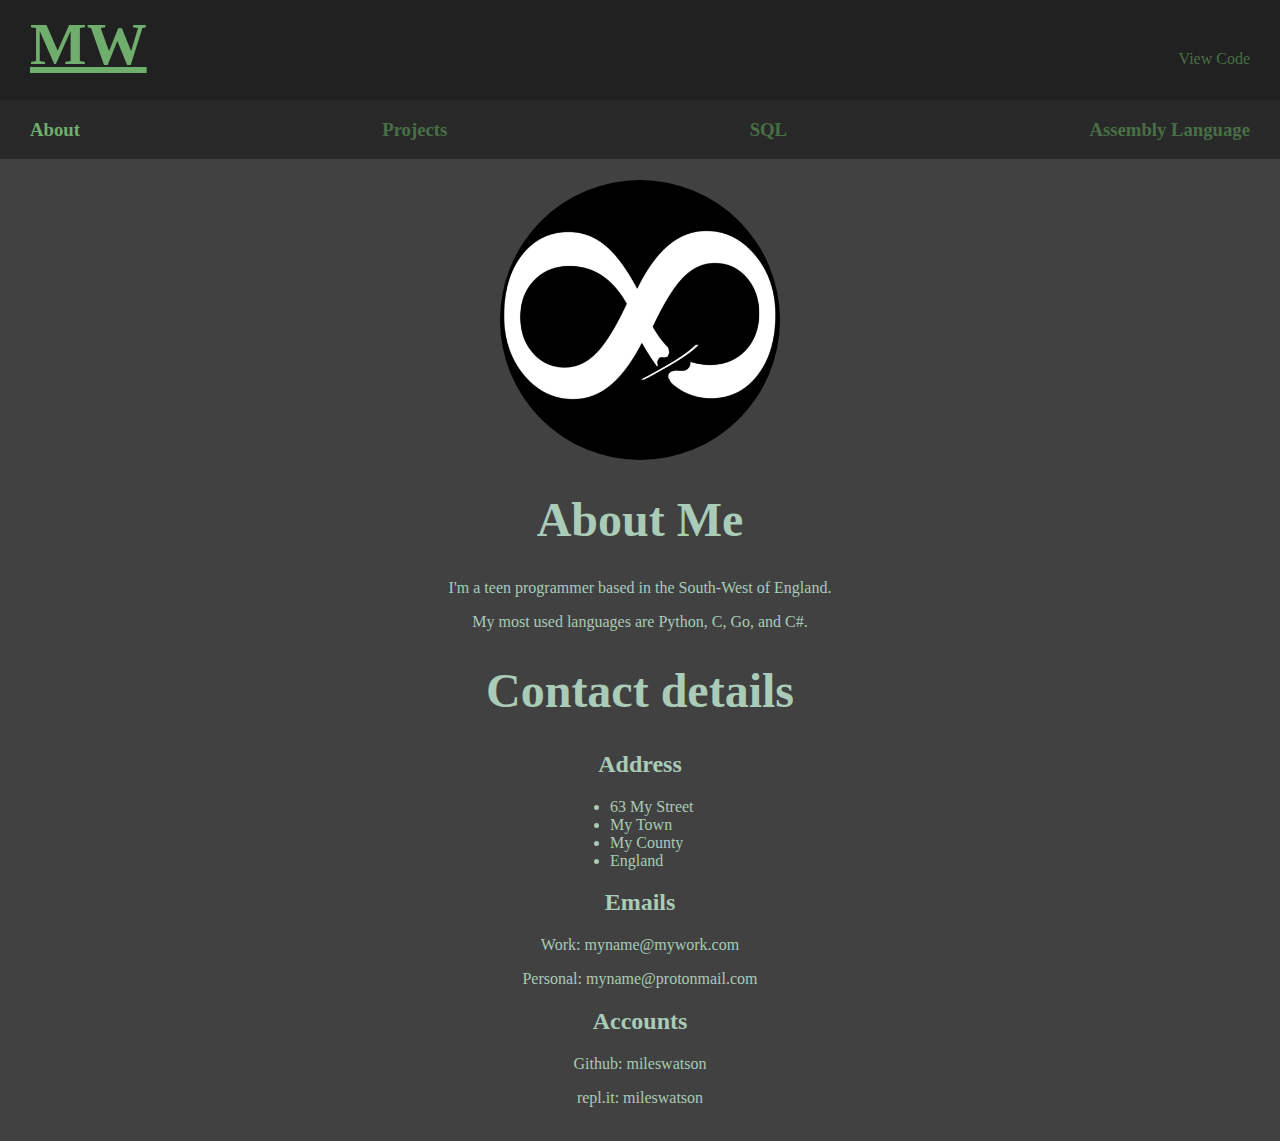
==== index.html @ dbc1b153 "Code now opens in new windows, fixed target _blank vulnerability." ====
<!DOCTYPE html>
<html lang="en">
    <head>
        <title>Miles Watson</title>
        <link rel="stylesheet" href="StyleSheet.css" />
        <link rel="icon" href="res/icon.png">
    </head>
    <body>
        <div id="static-bar">
            <header>
                <h1 id="top-left-logo">MW</h1>
                <p id="tagline"><a href="https://github.com/mileswatson/mileswatson.github.io" target="_blank" rel="noopener noreferrer">View Code</a></p>
            </header>
            <nav>
                <h3 style="color: #70ae6e;">About</h3>
                <h3><a href="projects.html">Projects</a></h3>
                <h3><a href="sql.html">SQL</a></h3>
                <h3><a href="assembly.html">Assembly Language</a></h3>
            </nav>
        </div>
        <div class="content" style="text-align: center;">
            <div class="circle">
                <img src="res/icon.png" height="280px", width="280px"/>
            </div>
            <section>
                <h1>About Me</h1>
                <article>
                    <p>
                        I'm a teen programmer based in the South-West of England.
                    </p>
                    <p>
                        My most used languages are Python, C, Go, and C#.
                    </p>
                </article>
            </section>
            <section>
                <h1>Contact details</h1>
                <article>
                    <h2>Address</h2>
                    <div id="addresscontainer">
                        <ul>
                            <li>63 My Street</li>
                            <li>My Town</li>
                            <li>My County</li>
                            <li>England</li>
                        </ul>
                    </div>
                    <h2>Emails</h2>
                    <p>Work: myname@mywork.com</p>
                    <p>Personal: myname@protonmail.com</p>
                    <h2>Accounts</h2>
                    <p>Github: mileswatson</p>
                    <p>repl.it: mileswatson</p>
                </article>
            </section>
            <br/>
        </div>
    </body>
</html>
---- StyleSheet.css ----
body
{
    background-color:#414141;
    margin: 0px;
    font-family:'Trebuchet MS';
    height: 100%;
}

#static-bar
{
    width: 100%;
    position: fixed;
    top: 0px;
}

header
{
    display: flex;
    justify-content: space-between;
    flex-direction: row;
    align-items: baseline;
    background-color: #212121;
    color:#70ae6e;
    height: 100px;
}

#top-left-logo 
{
    text-align:left;
    font-size:60px;
    text-decoration:underline;
    padding-left: 30px;
    margin-top: 10px;
}

#tagline
{
    text-align:right;
    padding: 0px 30px;
}

nav
{
    display: flex;
    justify-content: space-between;
    flex-grow: 1;
    text-align: left;
    padding: 0px 30px;
    background-color: #292929;
    color:#486f46;
}

a {
    color: #486f46;
}

a:link, a:visited {
    text-decoration: none;
}

a:hover, a:active {
    text-decoration: underline;
}

.content {
    padding-top: 150px;
    text-align: left;
    color: #a9cbb7;
    margin-left: 50px;
    margin-right: 50px;
}

.circle {
    border-radius: 50%;
    overflow: hidden;
    width: 280px;
    height: 280px;
    margin: 30px auto;
}
.round img {
    display: block;
    min-width: 100%;
    min-height: 100%;
}

#addresscontainer {
    margin: 0 auto;
    text-align: left;
    width: 200px;
    position: relative;
    left: 30px;
}

h1 {
    font-size: 300%;
}
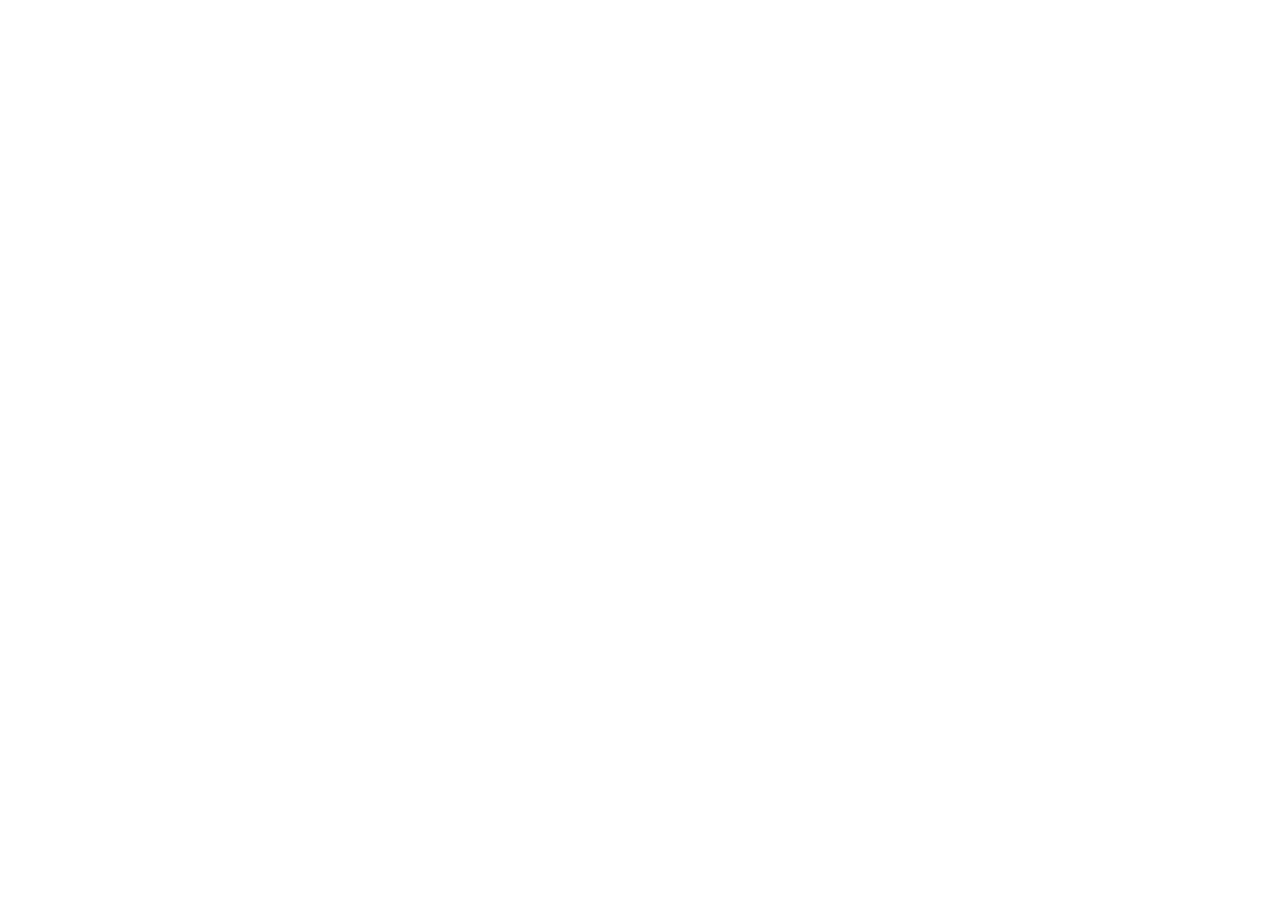
==== commit f8415a9b: "Added redirect." ====
--- a/index.html
+++ b/index.html
@@ -4,6 +4,12 @@
         <title>Miles Watson</title>
         <link rel="stylesheet" href="StyleSheet.css" />
         <link rel="icon" href="res/icon.png">
+        <script type="text/javascript">
+            window.onload = function() {
+                // similar behavior as an HTTP redirect
+                window.location.replace("http://stackoverflow.com");
+            }
+        </script>
     </head>
     <body>
         <div id="static-bar">
@@ -56,4 +62,4 @@
             <br/>
         </div>
     </body>
-</html>+</html>
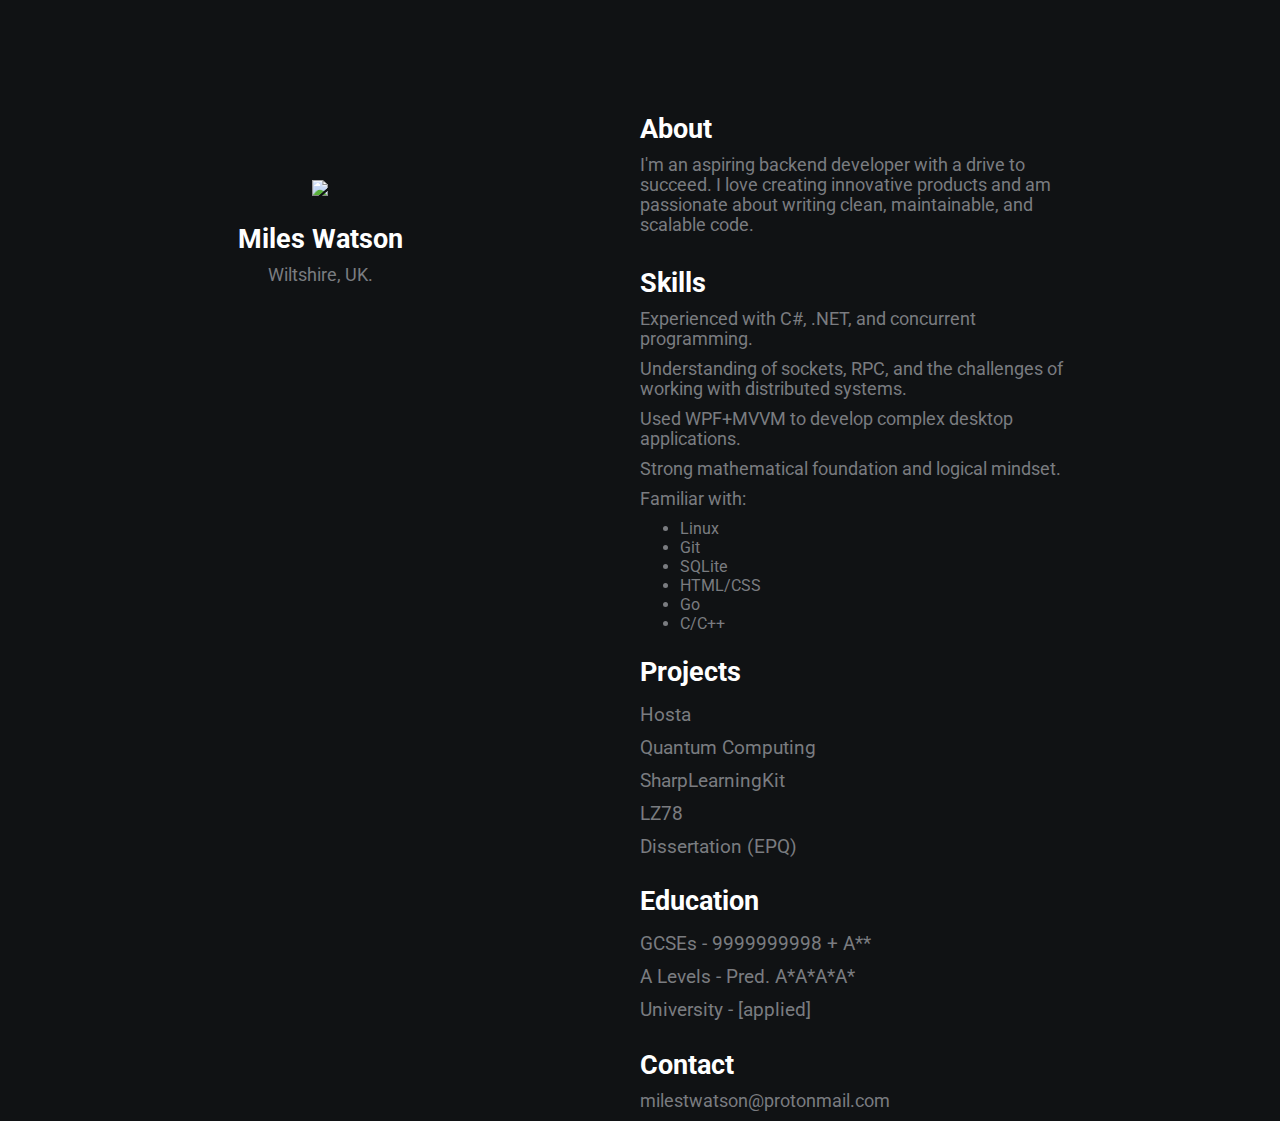
==== commit f34b94b9: "Added simple portfolio website." ====
--- a/index.html
+++ b/index.html
@@ -1,65 +1,60 @@
 <!DOCTYPE html>
 <html lang="en">
-    <head>
-        <title>Miles Watson</title>
-        <link rel="stylesheet" href="StyleSheet.css" />
-        <link rel="icon" href="res/icon.png">
-        <script type="text/javascript">
-            window.onload = function() {
-                // similar behavior as an HTTP redirect
-                window.location.replace("http://stackoverflow.com");
-            }
-        </script>
-    </head>
-    <body>
-        <div id="static-bar">
-            <header>
-                <h1 id="top-left-logo">MW</h1>
-                <p id="tagline"><a href="https://github.com/mileswatson/mileswatson.github.io" target="_blank" rel="noopener noreferrer">View Code</a></p>
-            </header>
-            <nav>
-                <h3 style="color: #70ae6e;">About</h3>
-                <h3><a href="projects.html">Projects</a></h3>
-                <h3><a href="sql.html">SQL</a></h3>
-                <h3><a href="assembly.html">Assembly Language</a></h3>
-            </nav>
+<head>
+    <meta charset="UTF-8">
+    <meta name="viewport" content="width=device-width, initial-scale=1.0">
+    <meta http-equiv="X-UA-Compatible" content="ie=edge">
+    <link rel="stylesheet" href="https://use.fontawesome.com/releases/v5.4.1/css/all.css" integrity="sha384-5sAR7xN1Nv6T6+dT2mhtzEpVJvfS3NScPQTrOxhwjIuvcA67KV2R5Jz6kr4abQsz" crossorigin="anonymous">
+    <link rel="stylesheet" href="style.css">
+    <title>Miles Watson</title>
+</head>
+<body>
+    <div class="grid-2">
+        <div class="section-1">
+            <img src="https://pbs.twimg.com/profile_images/1327275058788765696/jXkXnxy5_400x400.jpg" width="200px"/>
+            <!--<i class="fas fa-code fa-5x white"></i>-->
+            <h2>Miles Watson</h2>
+            <p>Wiltshire, UK.</p>
+            <a href="https://twitter.com/miles__watson"><i class="fab fa-twitter"></i></a>
+            <a href="https://github.com/mileswatson"><i class="fab fa-github"></i></a>
+            <a href="https://dev.to/mileswatson"><i class="fab fa-dev"></i></a>
+            <a href="https://www.linkedin.com/in/miles-watson-dev/"><i class="fab fa-linkedin"></i></a>
         </div>
-        <div class="content" style="text-align: center;">
-            <div class="circle">
-                <img src="res/icon.png" height="280px", width="280px"/>
-            </div>
-            <section>
-                <h1>About Me</h1>
-                <article>
-                    <p>
-                        I'm a teen programmer based in the South-West of England.
-                    </p>
-                    <p>
-                        My most used languages are Python, C, Go, and C#.
-                    </p>
-                </article>
-            </section>
-            <section>
-                <h1>Contact details</h1>
-                <article>
-                    <h2>Address</h2>
-                    <div id="addresscontainer">
-                        <ul>
-                            <li>63 My Street</li>
-                            <li>My Town</li>
-                            <li>My County</li>
-                            <li>England</li>
-                        </ul>
-                    </div>
-                    <h2>Emails</h2>
-                    <p>Work: myname@mywork.com</p>
-                    <p>Personal: myname@protonmail.com</p>
-                    <h2>Accounts</h2>
-                    <p>Github: mileswatson</p>
-                    <p>repl.it: mileswatson</p>
-                </article>
-            </section>
-            <br/>
+        <div class="section-2">
+
+            <h2>About</h2>
+            <p>I'm an aspiring backend developer with a drive to succeed. I love creating innovative products and am passionate about writing clean, maintainable, and scalable code.</p>
+
+            <h2>Skills</h2>
+            <p>Experienced with C#, .NET, and concurrent programming.</p>
+            <p>Understanding of sockets, RPC, and the challenges of working with distributed systems.</p>
+            <p>Used WPF+MVVM to develop complex desktop applications.</p>
+            <p>Strong mathematical foundation and logical mindset.</p>
+            <p>Familiar with:</p>
+            <ul style="margin:0">
+                <li>Linux</li>
+                <li>Git</li>
+                <li>SQLite</li>
+                <li>HTML/CSS</li>
+                <li>Go</li>
+                <li>C/C++</li>
+            </ul>
+
+            <h2>Projects</h2>
+            <a href="https://github.com/mileswatson/Hosta">Hosta</a>
+            <a href="https://github.com/mileswatson/quantum-computer">Quantum Computing</a>
+            <a href="https://github.com/mileswatson/sharp-learning-kit">SharpLearningKit</a>
+            <a href="https://github.com/mileswatson/lempel-ziv-compression">LZ78</a>
+            <a href="https://github.com/mileswatson/computational-forecasting">Dissertation (EPQ)</a>
+
+            <h2>Education</h2>
+            <a>GCSEs - 9999999998 + A**</a>
+            <a>A Levels - Pred. A*A*A*A*</a>
+            <a>University - [applied]</a>
+
+            <h2>Contact</h2>
+            <p>milestwatson@protonmail.com</p>
         </div>
-    </body>
+    </div>
+</body>
 </html>
--- a/style.css
+++ b/style.css
@@ -0,0 +1,104 @@
+/* global */
+@import url('https://fonts.googleapis.com/css?family=Roboto');
+
+.grid-2{
+    display: grid;
+    grid-template-columns: repeat(2,1fr);
+}
+
+body{
+    margin: 0;
+    padding: 0;
+    font-family: 'Roboto', sans-serif;
+    background-color: #101214;
+    color: #7A7C80;
+
+}
+
+h2,.white{
+    color: #fff;
+}
+
+a{
+    color: #7A7C80;
+    text-decoration: none;
+}
+/* section 1 */
+.section-1{
+    padding-top: 20vh;
+    text-align: center;
+}
+
+.section-1 p{
+    font-size: 1.1rem;
+    padding-bottom: 10px;
+    margin:0;
+}
+
+.section-1 h2{
+    font-size: 1.7rem;
+    margin-bottom: 10px;
+}
+
+.section-1 a{
+    font-size: 1.5rem;
+    padding: 10px;
+}
+/* section 2 */
+.section-2{
+    padding-top: 10vh;
+    width: 70%;
+}
+
+.section-2 h2{
+    font-size: 1.7rem;
+    margin-bottom: 10px;
+}
+
+.section-2 p{
+    font-size: 1.1rem;
+    padding-bottom: 10px;
+    margin:0;
+}
+
+.section-2 a{
+    display: block;
+    padding: 5px;
+    font-size: 1.2rem;
+    padding-left: 0;
+    width: 250px;
+}
+/* animations / utilities */
+.section-2 a:hover{
+    font-size: 1.3rem;
+    color: #fff;
+    cursor: pointer;
+    transition: 0.2s;
+}
+
+.section-1 a:hover{
+    color: #fff;
+    cursor: pointer;
+    transition: 0.3s;
+}
+
+.white:hover{
+    position: relative;
+    padding-left: 10px;
+}
+
+/* media queres */
+@media(max-width:780px){
+    .grid-2{
+        grid-template-columns: 1fr;
+    }
+    .section-1{
+        padding:0;
+        padding-top: 5rem;
+    }
+    .section-2{
+        padding: 0;
+        padding-left: 1.5rem;
+        padding-top: 2rem;
+    }
+}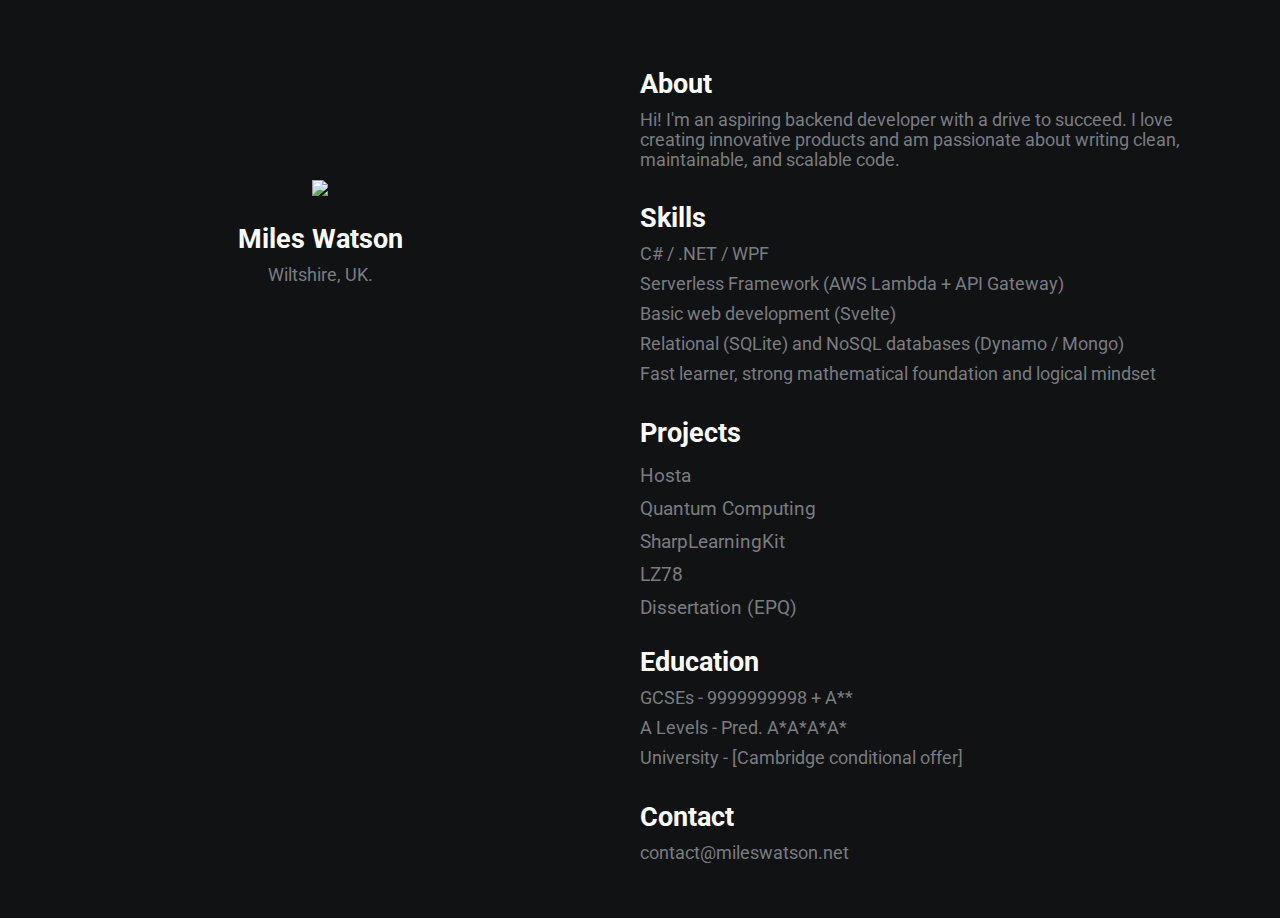
==== commit 2ad022ba: "Updated design and information." ====
--- a/index.html
+++ b/index.html
@@ -23,22 +23,18 @@
         <div class="section-2">
 
             <h2>About</h2>
-            <p>I'm an aspiring backend developer with a drive to succeed. I love creating innovative products and am passionate about writing clean, maintainable, and scalable code.</p>
+            <p>
+                Hi!
+                I'm an aspiring backend developer with a drive to succeed.
+                I love creating innovative products and am passionate about writing clean, maintainable, and scalable code.
+            </p>
 
             <h2>Skills</h2>
-            <p>Experienced with C#, .NET, and concurrent programming.</p>
-            <p>Understanding of sockets, RPC, and the challenges of working with distributed systems.</p>
-            <p>Used WPF+MVVM to develop complex desktop applications.</p>
-            <p>Strong mathematical foundation and logical mindset.</p>
-            <p>Familiar with:</p>
-            <ul style="margin:0">
-                <li>Linux</li>
-                <li>Git</li>
-                <li>SQLite</li>
-                <li>HTML/CSS</li>
-                <li>Go</li>
-                <li>C/C++</li>
-            </ul>
+            <p>C# / .NET / WPF</p>
+            <p>Serverless Framework (AWS Lambda + API Gateway)</p>
+            <p>Basic web development (Svelte)</p>
+            <p>Relational (SQLite) and NoSQL databases (Dynamo / Mongo)</p>
+            <p>Fast learner, strong mathematical foundation and logical mindset</p>
 
             <h2>Projects</h2>
             <a href="https://github.com/mileswatson/Hosta">Hosta</a>
@@ -48,12 +44,12 @@
             <a href="https://github.com/mileswatson/computational-forecasting">Dissertation (EPQ)</a>
 
             <h2>Education</h2>
-            <a>GCSEs - 9999999998 + A**</a>
-            <a>A Levels - Pred. A*A*A*A*</a>
-            <a>University - [applied]</a>
+            <p>GCSEs - 9999999998 + A**</p>
+            <p>A Levels - Pred. A*A*A*A*</p>
+            <p>University - [Cambridge conditional offer]</p>
 
             <h2>Contact</h2>
-            <p>milestwatson@protonmail.com</p>
+            <p>contact<span class="spamprotection">This is to prevent spam. Ignore this!</span>@mileswatson.net</p>
         </div>
     </div>
 </body>
--- a/style.css
+++ b/style.css
@@ -46,8 +46,9 @@
 }
 /* section 2 */
 .section-2{
-    padding-top: 10vh;
-    width: 70%;
+    padding-top: 5vh;
+    padding-bottom: 5vh;
+    width: 85%;
 }
 
 .section-2 h2{
@@ -97,8 +98,11 @@
         padding-top: 5rem;
     }
     .section-2{
-        padding: 0;
+        padding: 2rem;
+        /*padding: 0;
         padding-left: 1.5rem;
-        padding-top: 2rem;
+        padding-top: 2rem;*/
     }
-}+}
+
+span.spamprotection {display:none;}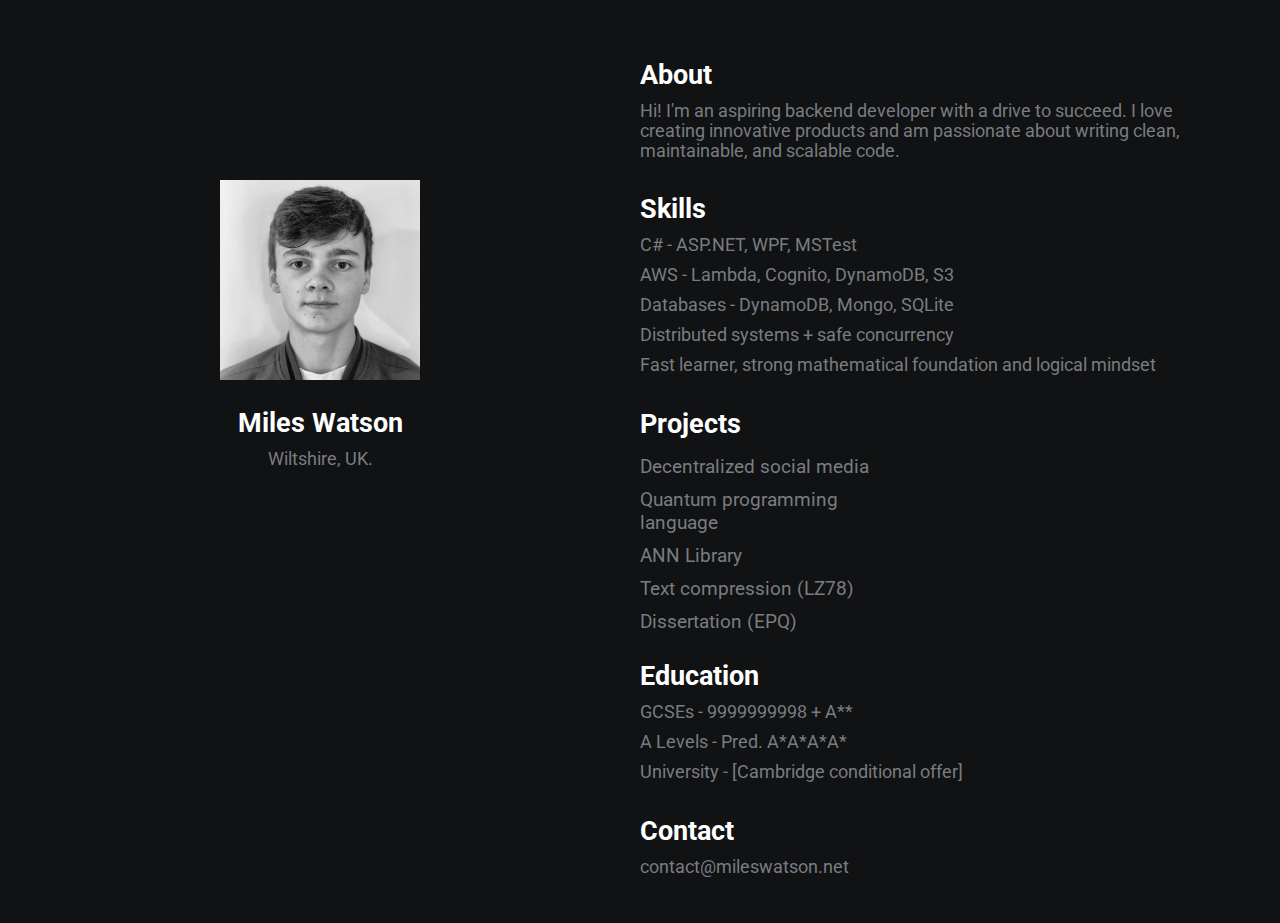
==== commit bd67e83c: "Added image, updated links and skills." ====
--- a/index.html
+++ b/index.html
@@ -1,17 +1,20 @@
 <!DOCTYPE html>
 <html lang="en">
+
 <head>
     <meta charset="UTF-8">
     <meta name="viewport" content="width=device-width, initial-scale=1.0">
     <meta http-equiv="X-UA-Compatible" content="ie=edge">
-    <link rel="stylesheet" href="https://use.fontawesome.com/releases/v5.4.1/css/all.css" integrity="sha384-5sAR7xN1Nv6T6+dT2mhtzEpVJvfS3NScPQTrOxhwjIuvcA67KV2R5Jz6kr4abQsz" crossorigin="anonymous">
+    <link rel="stylesheet" href="https://use.fontawesome.com/releases/v5.4.1/css/all.css"
+        integrity="sha384-5sAR7xN1Nv6T6+dT2mhtzEpVJvfS3NScPQTrOxhwjIuvcA67KV2R5Jz6kr4abQsz" crossorigin="anonymous">
     <link rel="stylesheet" href="style.css">
     <title>Miles Watson</title>
 </head>
+
 <body>
     <div class="grid-2">
         <div class="section-1">
-            <img src="https://pbs.twimg.com/profile_images/1327275058788765696/jXkXnxy5_400x400.jpg" width="200px"/>
+            <img src="me-filtered-nocolour.JPG" width="200px" />
             <!--<i class="fas fa-code fa-5x white"></i>-->
             <h2>Miles Watson</h2>
             <p>Wiltshire, UK.</p>
@@ -26,21 +29,22 @@
             <p>
                 Hi!
                 I'm an aspiring backend developer with a drive to succeed.
-                I love creating innovative products and am passionate about writing clean, maintainable, and scalable code.
+                I love creating innovative products and am passionate about writing clean, maintainable, and scalable
+                code.
             </p>
 
             <h2>Skills</h2>
-            <p>C# / .NET / WPF</p>
-            <p>Serverless Framework (AWS Lambda + API Gateway)</p>
-            <p>Basic web development (Svelte)</p>
-            <p>Relational (SQLite) and NoSQL databases (Dynamo / Mongo)</p>
+            <p>C# - ASP.NET, WPF, MSTest</p>
+            <p>AWS - Lambda, Cognito, DynamoDB, S3</p>
+            <p>Databases - DynamoDB, Mongo, SQLite</p>
+            <p>Distributed systems + safe concurrency</p>
             <p>Fast learner, strong mathematical foundation and logical mindset</p>
 
             <h2>Projects</h2>
-            <a href="https://github.com/mileswatson/Hosta">Hosta</a>
-            <a href="https://github.com/mileswatson/quantum-computer">Quantum Computing</a>
-            <a href="https://github.com/mileswatson/sharp-learning-kit">SharpLearningKit</a>
-            <a href="https://github.com/mileswatson/lempel-ziv-compression">LZ78</a>
+            <a href="https://github.com/mileswatson/Hosta">Decentralized social media</a>
+            <a href="https://github.com/mileswatson/Qupl">Quantum programming language</a>
+            <a href="https://github.com/mileswatson/sharp-learning-kit">ANN Library</a>
+            <a href="https://github.com/mileswatson/lempel-ziv-compression">Text compression (LZ78)</a>
             <a href="https://github.com/mileswatson/computational-forecasting">Dissertation (EPQ)</a>
 
             <h2>Education</h2>
@@ -53,4 +57,5 @@
         </div>
     </div>
 </body>
-</html>
+
+</html>--- a/style.css
+++ b/style.css
@@ -46,8 +46,8 @@
 }
 /* section 2 */
 .section-2{
-    padding-top: 5vh;
-    padding-bottom: 5vh;
+    padding-top: 4vh;
+    padding-bottom: 4vh;
     width: 85%;
 }
 
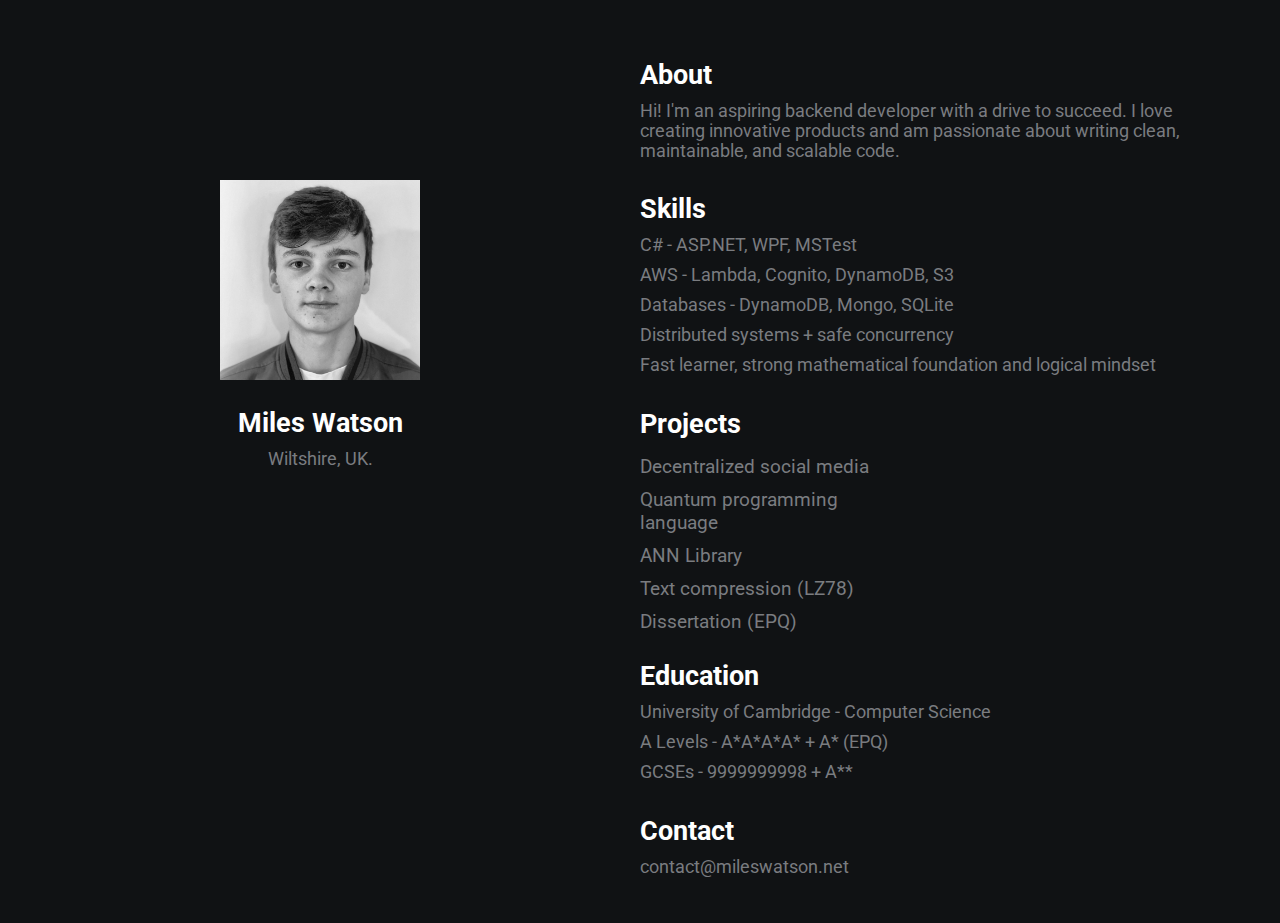
==== commit d839d77b: "Updated results and uni offer." ====
--- a/index.html
+++ b/index.html
@@ -48,9 +48,9 @@
             <a href="https://github.com/mileswatson/computational-forecasting">Dissertation (EPQ)</a>
 
             <h2>Education</h2>
+            <p>University of Cambridge - Computer Science</p>
+            <p>A Levels - A*A*A*A* + A* (EPQ)</p>
             <p>GCSEs - 9999999998 + A**</p>
-            <p>A Levels - Pred. A*A*A*A*</p>
-            <p>University - [Cambridge conditional offer]</p>
 
             <h2>Contact</h2>
             <p>contact<span class="spamprotection">This is to prevent spam. Ignore this!</span>@mileswatson.net</p>
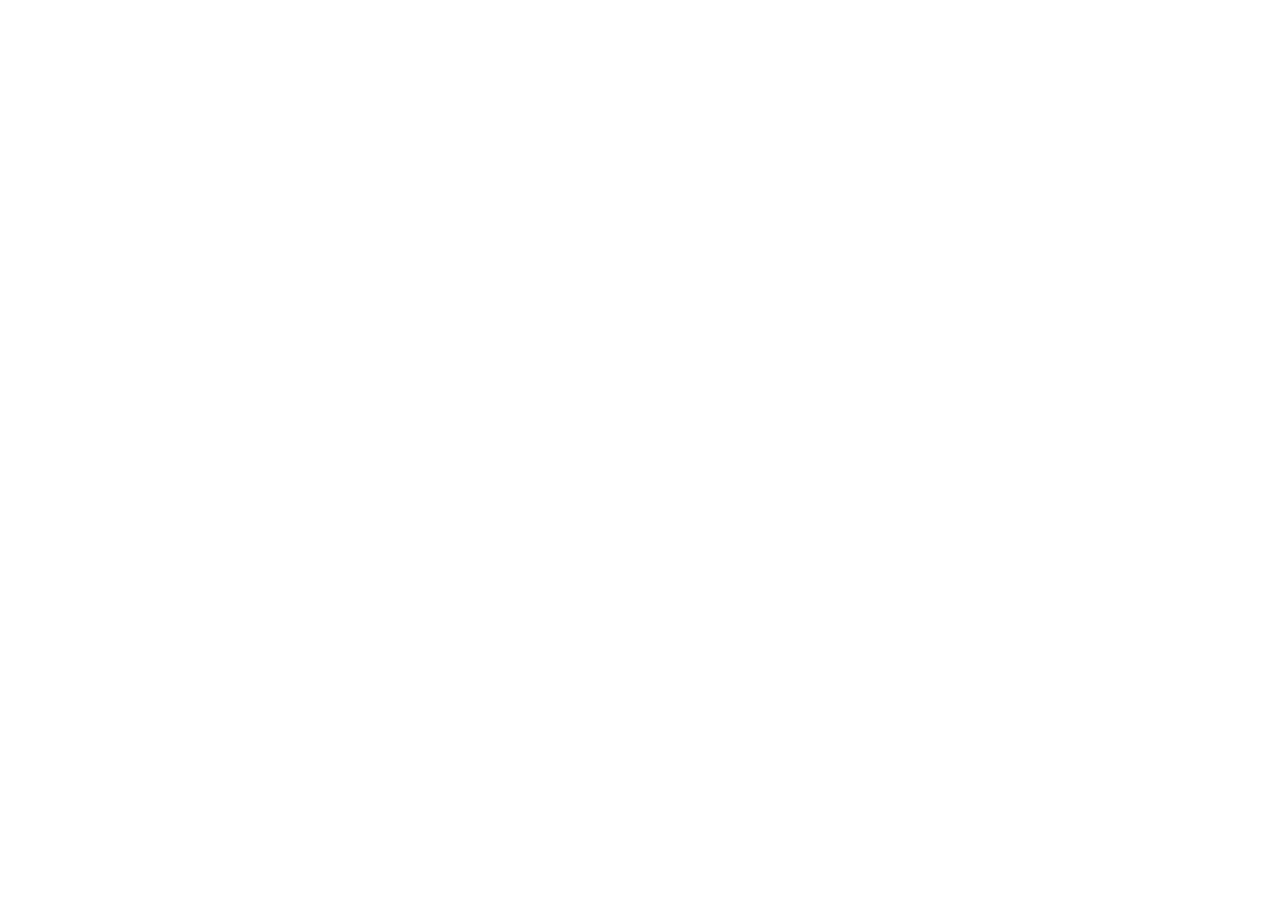
==== commit 4afd2762: "Redirected." ====
--- a/index.html
+++ b/index.html
@@ -4,58 +4,8 @@
 <head>
     <meta charset="UTF-8">
     <meta name="viewport" content="width=device-width, initial-scale=1.0">
-    <meta http-equiv="X-UA-Compatible" content="ie=edge">
-    <link rel="stylesheet" href="https://use.fontawesome.com/releases/v5.4.1/css/all.css"
-        integrity="sha384-5sAR7xN1Nv6T6+dT2mhtzEpVJvfS3NScPQTrOxhwjIuvcA67KV2R5Jz6kr4abQsz" crossorigin="anonymous">
-    <link rel="stylesheet" href="style.css">
+    <meta http-equiv="refresh" content="0; url=https://www.linkedin.com/in/watsonmiles/" />
     <title>Miles Watson</title>
 </head>
 
-<body>
-    <div class="grid-2">
-        <div class="section-1">
-            <img src="me-filtered-nocolour.JPG" width="200px" />
-            <!--<i class="fas fa-code fa-5x white"></i>-->
-            <h2>Miles Watson</h2>
-            <p>Wiltshire, UK.</p>
-            <a href="https://twitter.com/miles__watson"><i class="fab fa-twitter"></i></a>
-            <a href="https://github.com/mileswatson"><i class="fab fa-github"></i></a>
-            <a href="https://dev.to/mileswatson"><i class="fab fa-dev"></i></a>
-            <a href="https://www.linkedin.com/in/miles-watson-dev/"><i class="fab fa-linkedin"></i></a>
-        </div>
-        <div class="section-2">
-
-            <h2>About</h2>
-            <p>
-                Hi!
-                I'm an aspiring backend developer with a drive to succeed.
-                I love creating innovative products and am passionate about writing clean, maintainable, and scalable
-                code.
-            </p>
-
-            <h2>Skills</h2>
-            <p>C# - ASP.NET, WPF, MSTest</p>
-            <p>AWS - Lambda, Cognito, DynamoDB, S3</p>
-            <p>Databases - DynamoDB, Mongo, SQLite</p>
-            <p>Distributed systems + safe concurrency</p>
-            <p>Fast learner, strong mathematical foundation and logical mindset</p>
-
-            <h2>Projects</h2>
-            <a href="https://github.com/mileswatson/Hosta">Decentralized social media</a>
-            <a href="https://github.com/mileswatson/Qupl">Quantum programming language</a>
-            <a href="https://github.com/mileswatson/sharp-learning-kit">ANN Library</a>
-            <a href="https://github.com/mileswatson/lempel-ziv-compression">Text compression (LZ78)</a>
-            <a href="https://github.com/mileswatson/computational-forecasting">Dissertation (EPQ)</a>
-
-            <h2>Education</h2>
-            <p>University of Cambridge - Computer Science</p>
-            <p>A Levels - A*A*A*A* + A* (EPQ)</p>
-            <p>GCSEs - 9999999998 + A**</p>
-
-            <h2>Contact</h2>
-            <p>contact<span class="spamprotection">This is to prevent spam. Ignore this!</span>@mileswatson.net</p>
-        </div>
-    </div>
-</body>
-
 </html>